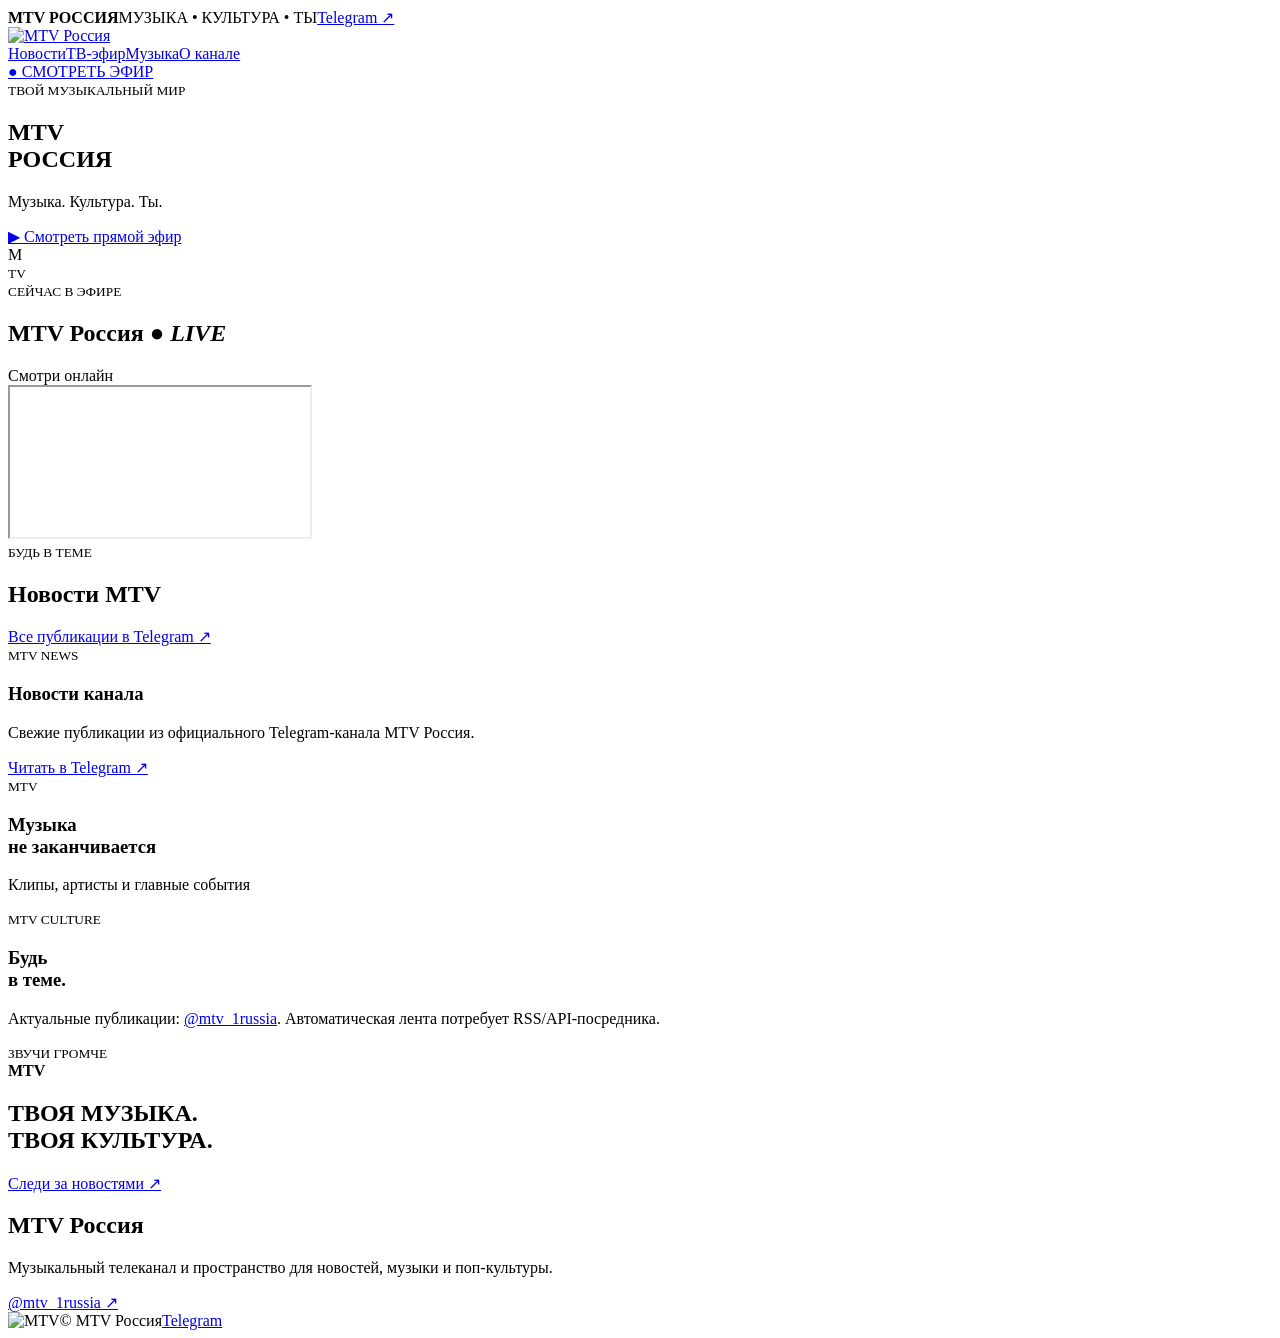
==== index.html @ c9707962 "Deploy MTV Russia website" ====
<!doctype html><html lang="ru"><head><meta charset="utf-8"><meta name="viewport" content="width=device-width,initial-scale=1"><meta name="theme-color" content="#f5f500"><title>MTV Россия — Новости и эфир</title><link rel="stylesheet" href="styles.css"></head><body><div class="ticker"><b>MTV РОССИЯ</b><span>МУЗЫКА • КУЛЬТУРА • ТЫ</span><a href="https://t.me/mtv_1russia">Telegram ↗</a></div><header><a class="brand" href="./"><img src="assets/mtv-logo.svg" alt="MTV Россия"></a><nav><a href="#news">Новости</a><a href="#live">ТВ-эфир</a><a href="#music">Музыка</a><a href="#about">О канале</a></nav><a class="live" href="#live">● СМОТРЕТЬ ЭФИР</a></header><main><section class="hero"><div><small>ТВОЙ МУЗЫКАЛЬНЫЙ МИР</small><h1>MTV<br><span>РОССИЯ</span></h1><p>Музыка. Культура. Ты.</p><a class="btn" href="#live">▶ Смотреть прямой эфир</a></div><div class="outline">M<br><small>TV</small></div></section><section id="live"><div class="head"><div><small>СЕЙЧАС В ЭФИРЕ</small><h2>MTV Россия <em>● LIVE</em></h2></div><span>Смотри онлайн</span></div><div class="player"><iframe src="https://copellalive.net/embed/tv-channel/ls_80edf1ba78e9409f9c12" title="Прямой эфир MTV Россия" allow="autoplay; fullscreen" allowfullscreen loading="lazy"></iframe></div></section><section id="news"><div class="head"><div><small>БУДЬ В ТЕМЕ</small><h2>Новости MTV</h2></div><a href="https://t.me/mtv_1russia">Все публикации в Telegram ↗</a></div><div class="cards"><article><small>MTV NEWS</small><h3>Новости канала</h3><p>Свежие публикации из официального Telegram-канала MTV Россия.</p><a href="https://t.me/mtv_1russia">Читать в Telegram ↗</a></article><article class="yellow"><small>MTV</small><h3>Музыка<br>не заканчивается</h3><p>Клипы, артисты и главные события</p></article><article class="dark"><small>MTV CULTURE</small><h3>Будь<br>в теме.</h3></article></div><p class="note">Актуальные публикации: <a href="https://t.me/mtv_1russia">@mtv_1russia</a>. Автоматическая лента потребует RSS/API-посредника.</p></section><section id="music"><small>ЗВУЧИ ГРОМЧЕ</small><div class="music"><b>MTV</b><h2>ТВОЯ МУЗЫКА.<br>ТВОЯ КУЛЬТУРА.</h2><a href="https://t.me/mtv_1russia">Следи за новостями ↗</a></div></section><section id="about"><h2>MTV Россия</h2><p>Музыкальный телеканал и пространство для новостей, музыки и поп-культуры.</p><a href="https://t.me/mtv_1russia">@mtv_1russia ↗</a></section></main><footer><img src="assets/mtv-logo.svg" alt="MTV"><span>© MTV Россия</span><a href="https://t.me/mtv_1russia">Telegram</a></footer><script src="script.js"></script></body></html>
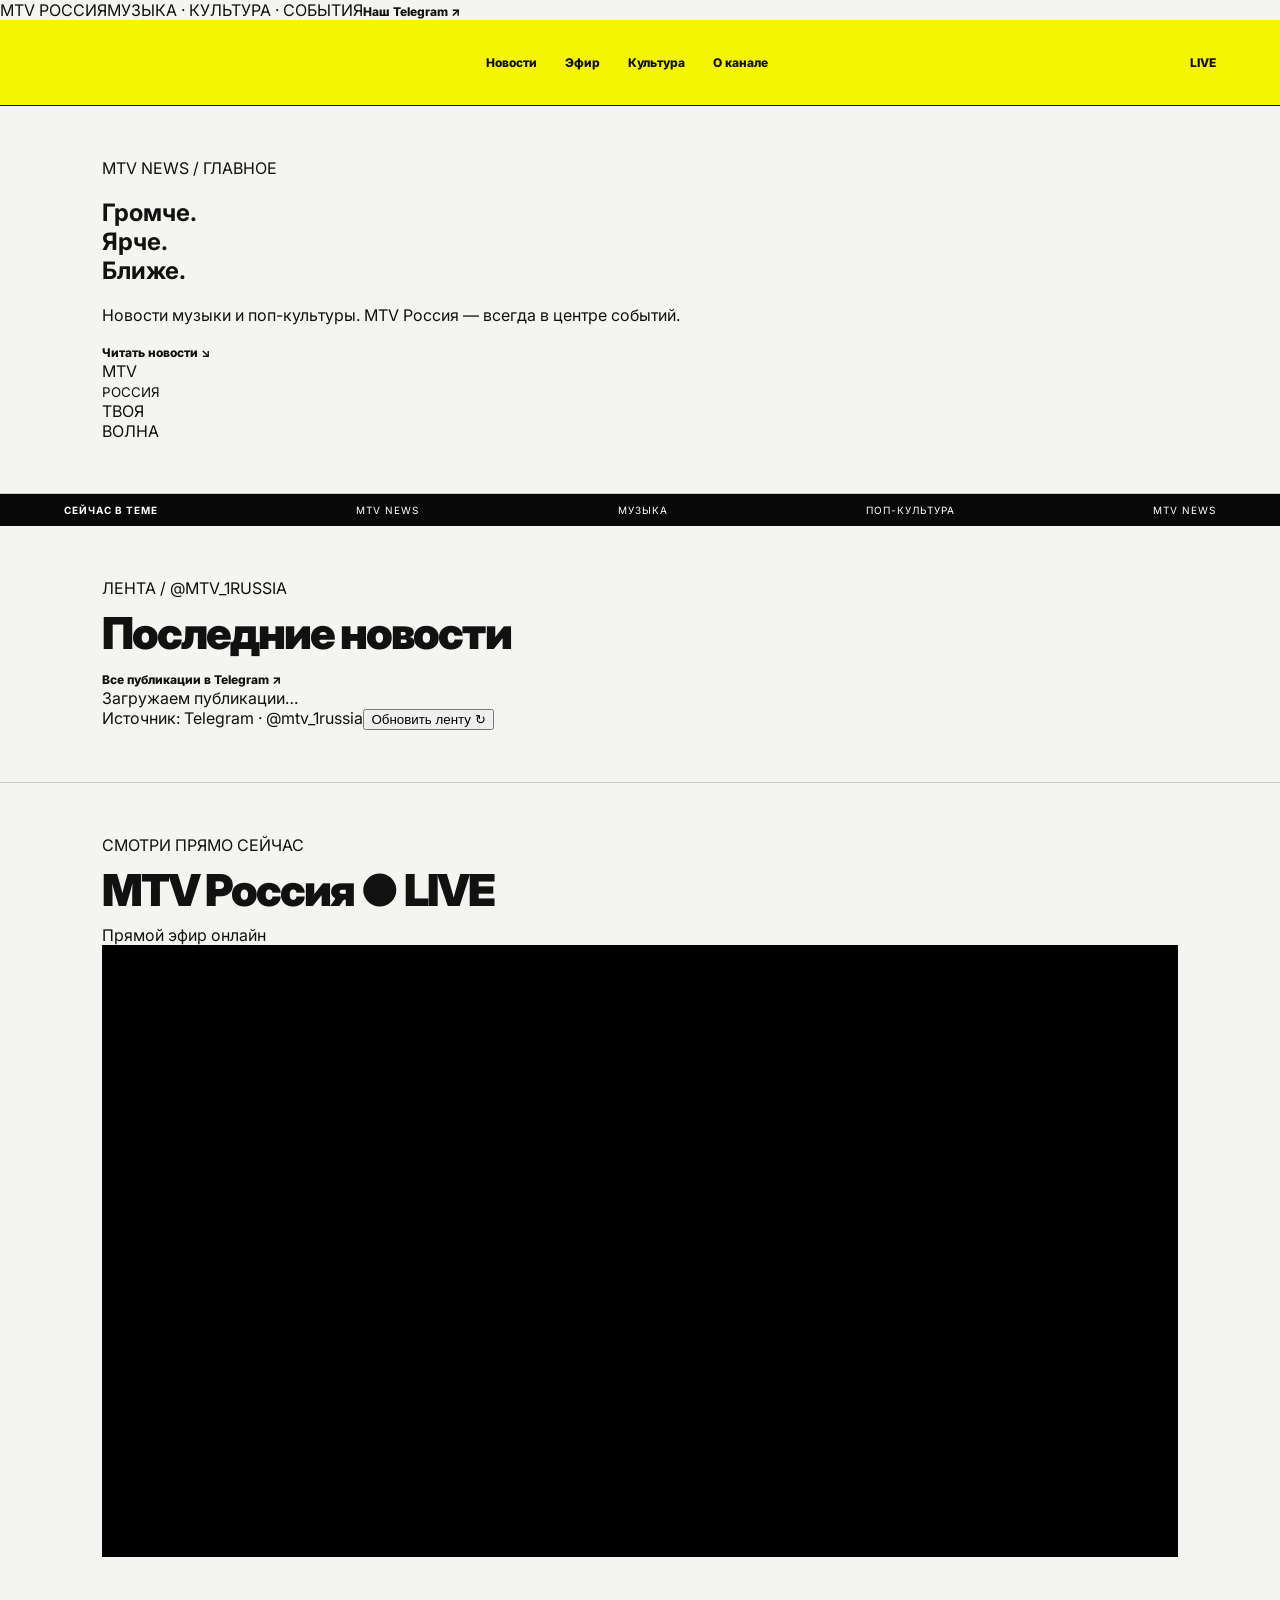
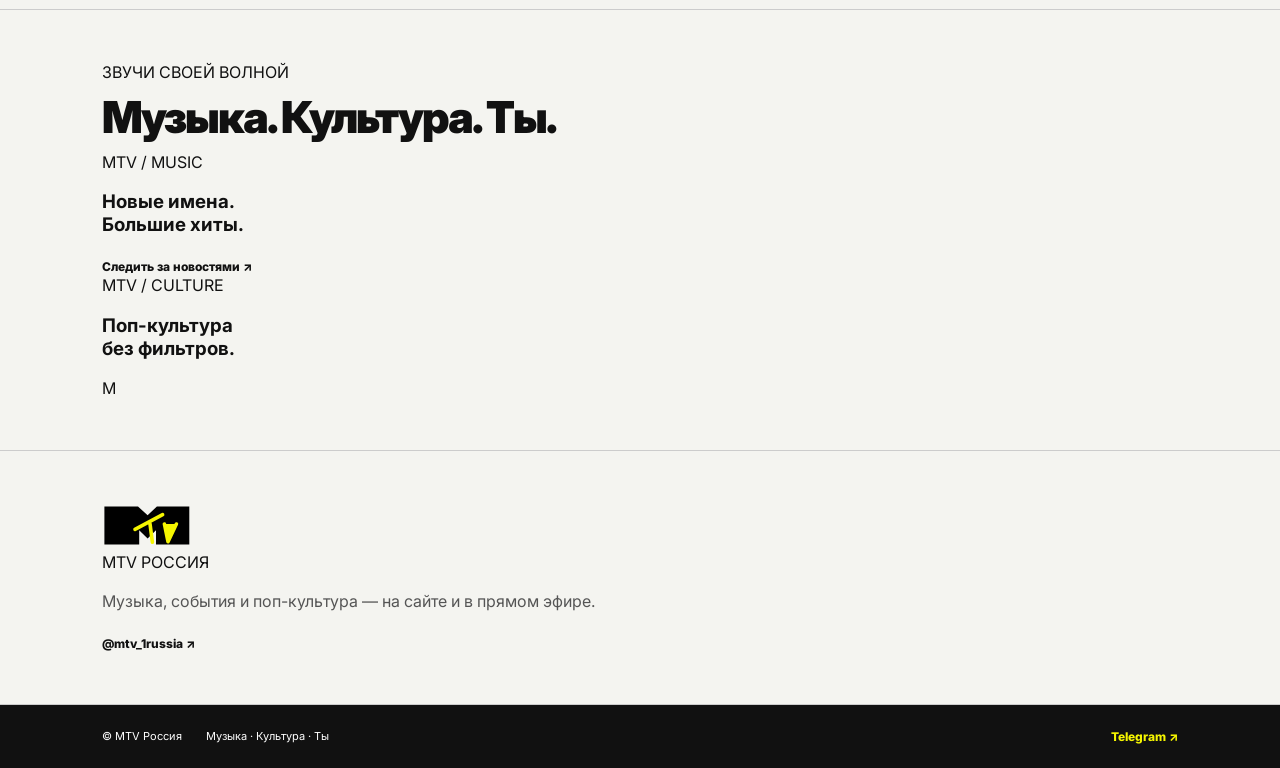
==== commit b4363e22: "Redesign MTV Russia portal and add Telegram RSS feed" ====
--- a/index.html
+++ b/index.html
@@ -1 +1,11 @@
-<!doctype html><html lang="ru"><head><meta charset="utf-8"><meta name="viewport" content="width=device-width,initial-scale=1"><meta name="theme-color" content="#f5f500"><title>MTV Россия — Новости и эфир</title><link rel="stylesheet" href="styles.css"></head><body><div class="ticker"><b>MTV РОССИЯ</b><span>МУЗЫКА • КУЛЬТУРА • ТЫ</span><a href="https://t.me/mtv_1russia">Telegram ↗</a></div><header><a class="brand" href="./"><img src="assets/mtv-logo.svg" alt="MTV Россия"></a><nav><a href="#news">Новости</a><a href="#live">ТВ-эфир</a><a href="#music">Музыка</a><a href="#about">О канале</a></nav><a class="live" href="#live">● СМОТРЕТЬ ЭФИР</a></header><main><section class="hero"><div><small>ТВОЙ МУЗЫКАЛЬНЫЙ МИР</small><h1>MTV<br><span>РОССИЯ</span></h1><p>Музыка. Культура. Ты.</p><a class="btn" href="#live">▶ Смотреть прямой эфир</a></div><div class="outline">M<br><small>TV</small></div></section><section id="live"><div class="head"><div><small>СЕЙЧАС В ЭФИРЕ</small><h2>MTV Россия <em>● LIVE</em></h2></div><span>Смотри онлайн</span></div><div class="player"><iframe src="https://copellalive.net/embed/tv-channel/ls_80edf1ba78e9409f9c12" title="Прямой эфир MTV Россия" allow="autoplay; fullscreen" allowfullscreen loading="lazy"></iframe></div></section><section id="news"><div class="head"><div><small>БУДЬ В ТЕМЕ</small><h2>Новости MTV</h2></div><a href="https://t.me/mtv_1russia">Все публикации в Telegram ↗</a></div><div class="cards"><article><small>MTV NEWS</small><h3>Новости канала</h3><p>Свежие публикации из официального Telegram-канала MTV Россия.</p><a href="https://t.me/mtv_1russia">Читать в Telegram ↗</a></article><article class="yellow"><small>MTV</small><h3>Музыка<br>не заканчивается</h3><p>Клипы, артисты и главные события</p></article><article class="dark"><small>MTV CULTURE</small><h3>Будь<br>в теме.</h3></article></div><p class="note">Актуальные публикации: <a href="https://t.me/mtv_1russia">@mtv_1russia</a>. Автоматическая лента потребует RSS/API-посредника.</p></section><section id="music"><small>ЗВУЧИ ГРОМЧЕ</small><div class="music"><b>MTV</b><h2>ТВОЯ МУЗЫКА.<br>ТВОЯ КУЛЬТУРА.</h2><a href="https://t.me/mtv_1russia">Следи за новостями ↗</a></div></section><section id="about"><h2>MTV Россия</h2><p>Музыкальный телеканал и пространство для новостей, музыки и поп-культуры.</p><a href="https://t.me/mtv_1russia">@mtv_1russia ↗</a></section></main><footer><img src="assets/mtv-logo.svg" alt="MTV"><span>© MTV Россия</span><a href="https://t.me/mtv_1russia">Telegram</a></footer><script src="script.js"></script></body></html>+<!doctype html>
+<html lang="ru"><head><meta charset="utf-8"><meta name="viewport" content="width=device-width,initial-scale=1"><meta name="theme-color" content="#f4f500"><meta name="description" content="MTV Россия — новости, музыка и прямой эфир"><title>MTV Россия — Новости и эфир</title><link rel="stylesheet" href="styles.css"></head>
+<body><div class="topline"><span>MTV РОССИЯ</span><span>МУЗЫКА · КУЛЬТУРА · СОБЫТИЯ</span><a href="https://t.me/mtv_1russia" target="_blank" rel="noopener">Наш Telegram ↗</a></div>
+<header class="masthead"><a class="logo" href="./"><img src="assets/mtv-logo.svg" alt="MTV Россия"></a><nav><a href="#news">Новости</a><a href="#live">Эфир</a><a href="#culture">Культура</a><a href="#about">О канале</a></nav><a class="watch" href="#live"><span class="pulse"></span> LIVE</a></header>
+<main><section class="lead"><div class="lead-text"><div class="kicker">MTV NEWS / ГЛАВНОЕ</div><h1>Громче.<br><span>Ярче.</span><br>Ближе.</h1><p>Новости музыки и поп-культуры. MTV Россия — всегда в центре событий.</p><a class="cta" href="#news">Читать новости <b>↘</b></a></div><div class="lead-art"><div class="art-label">MTV<br><small>РОССИЯ</small></div><div class="art-tag">ТВОЯ<br>ВОЛНА</div></div></section>
+<div class="ticker"><b>СЕЙЧАС В ТЕМЕ</b><span>MTV NEWS</span><span>МУЗЫКА</span><span>ПОП-КУЛЬТУРА</span><span>MTV NEWS</span></div>
+<section id="news" class="section"><div class="section-title"><div><div class="kicker">ЛЕНТА / @MTV_1RUSSIA</div><h2>Последние новости</h2></div><a class="more" href="https://t.me/mtv_1russia" target="_blank" rel="noopener">Все публикации в Telegram ↗</a></div><div id="feed-status" class="feed-status"><span class="loader"></span> Загружаем публикации…</div><div id="news-grid" class="news-grid"></div><div class="feed-foot"><span>Источник: Telegram · @mtv_1russia</span><button id="refresh-feed" type="button">Обновить ленту ↻</button></div></section>
+<section id="live" class="section live-section"><div class="section-title"><div><div class="kicker">СМОТРИ ПРЯМО СЕЙЧАС</div><h2>MTV Россия <span class="live-label">● LIVE</span></h2></div><span class="subtle">Прямой эфир онлайн</span></div><div class="player"><iframe src="https://copellalive.net/embed/tv-channel/ls_80edf1ba78e9409f9c12" title="Прямой эфир MTV Россия" allow="autoplay; fullscreen" allowfullscreen loading="lazy"></iframe></div></section>
+<section id="culture" class="section culture"><div class="section-title"><div><div class="kicker">ЗВУЧИ СВОЕЙ ВОЛНОЙ</div><h2>Музыка. Культура. Ты.</h2></div></div><div class="culture-grid"><article class="culture-card yellow"><span>MTV / MUSIC</span><h3>Новые имена.<br>Большие хиты.</h3><a href="https://t.me/mtv_1russia">Следить за новостями ↗</a></article><article class="culture-card black"><span>MTV / CULTURE</span><h3>Поп-культура<br>без фильтров.</h3><div class="big-m">M</div></article></div></section>
+<section id="about" class="about"><img src="assets/mtv-logo.svg" alt="MTV" width="90"><div><div class="kicker">MTV РОССИЯ</div><p>Музыка, события и поп-культура — на сайте и в прямом эфире.</p></div><a href="https://t.me/mtv_1russia" target="_blank" rel="noopener">@mtv_1russia ↗</a></section></main>
+<footer><span>© MTV Россия</span><span>Музыка · Культура · Ты</span><a href="https://t.me/mtv_1russia">Telegram ↗</a></footer><script src="script.js"></script></body></html>
--- a/styles.css
+++ b/styles.css
@@ -0,0 +1 @@
+@import url('https://fonts.googleapis.com/css2?family=Inter:wght@400;600;700;800;900&display=swap');:root{--y:#f5f500;--k:#080808}*{box-sizing:border-box}html{scroll-behavior:smooth}body{margin:0;background:#f4f4f0;color:#111;font-family:Inter,Arial,sans-serif}.ticker{height:32px;background:#080808;color:#fff;display:flex;justify-content:space-between;align-items:center;padding:0 5%;font-size:10px;letter-spacing:1px}.ticker a{color:var(--y)}header{height:86px;background:var(--y);display:flex;align-items:center;justify-content:space-between;padding:0 5%;position:sticky;top:0;z-index:5;border-bottom:1px solid}.brand{width:100px}.brand img{width:100%}nav{display:flex;gap:28px}a{color:inherit;font-weight:800;text-decoration:none;font-size:12px}nav a:hover{border-bottom:3px solid;padding-bottom:8px}.live,.btn{background:#111;color:var(--y);padding:14px 18px}.hero{background:var(--y);padding:65px 8%;display:flex;align-items:center;justify-content:space-between;min-height:420px;overflow:hidden;border-bottom:2px solid}.hero h1{font-size:clamp(70px,11vw,145px);line-height:.76;letter-spacing:-.09em;margin:20px 0;font-weight:900}.hero h1 span{font-size:.46em}.hero p{font-size:24px;font-weight:700;margin:25px 0}.hero small,section>small,.head small{font-size:10px;letter-spacing:2px;font-weight:900}.outline{font-size:clamp(170px,30vw,350px);font-weight:900;line-height:.65;letter-spacing:-.12em;color:transparent;-webkit-text-stroke:3px #111;transform:rotate(-8deg);opacity:.9}.outline small{font-size:.38em}section{padding:52px 8%;border-bottom:1px solid #ccc}.head{display:flex;align-items:end;justify-content:space-between;margin-bottom:22px}.head h2,section h2{font-size:clamp(28px,4vw,44px);letter-spacing:-2px;margin:8px 0;font-weight:900}.head em{font-size:12px;color:#f33;font-style:normal;letter-spacing:1px}.player{background:#000;padding:8px}.player iframe{display:block;width:100%;aspect-ratio:16/9;border:0}.cards{display:grid;grid-template-columns:1.5fr 1fr 1fr;gap:14px}.cards article{min-height:220px;background:#111;color:white;padding:24px;display:flex;flex-direction:column;justify-content:end}.cards h3{font-size:clamp(24px,3vw,36px);line-height:.98;letter-spacing:-1px;margin:12px 0}.cards p{font-size:12px;color:#ccc;line-height:1.6}.cards a{color:var(--y)}.cards small{font-size:10px;letter-spacing:1px;font-weight:900}.cards .yellow{background:var(--y);color:#111}.yellow p{color:#222}.cards .dark{background:#333}.note{font-size:11px;color:#777}.music{background:var(--y);padding:30px;position:relative;overflow:hidden}.music b{position:absolute;right:4%;top:-40px;font-size:clamp(120px,25vw,280px);opacity:.1}.music h2{font-size:clamp(30px,5vw,64px);line-height:.95}.about p{max-width:600px;color:#555;line-height:1.7}footer{background:#111;color:white;display:flex;align-items:center;gap:24px;padding:24px 8%;font-size:11px}footer img{width:60px}footer a{color:var(--y);margin-left:auto}@media(max-width:700px){header{padding:0 4%;height:70px}.brand{width:70px}nav{gap:12px}nav a{font-size:9px}nav a:nth-child(n+3){display:none}.live{font-size:9px;padding:10px}.hero{padding:45px 6%;min-height:350px}.outline{position:absolute;right:-8%;opacity:.16}.hero h1{font-size:75px}.hero p{font-size:18px}section{padding:35px 5%}.cards{grid-template-columns:1fr 1fr}.cards article:first-child{grid-column:1/-1}.head>span{display:none}}@media(max-width:420px){.cards{grid-template-columns:1fr}.cards article:first-child{grid-column:auto}}
